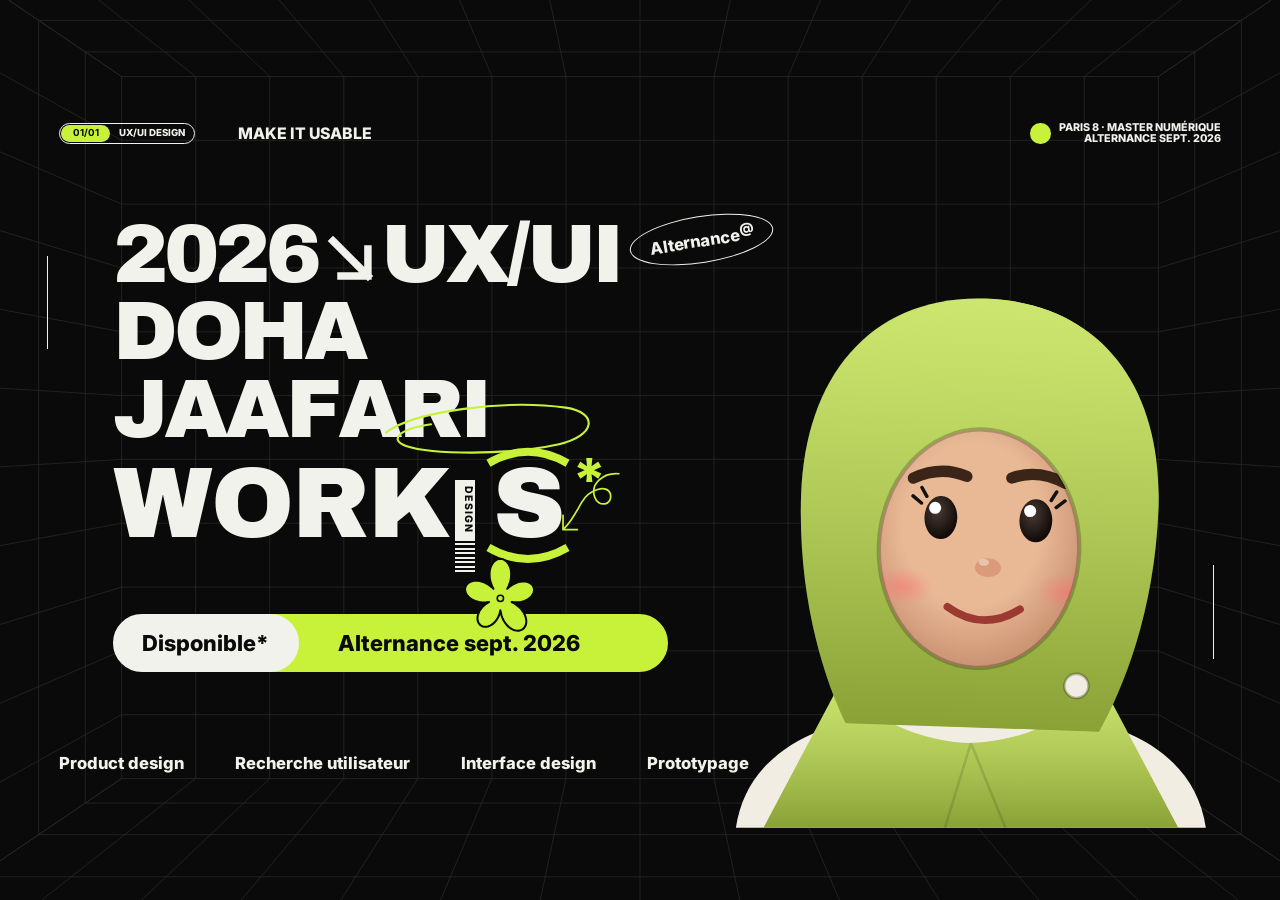
==== index1.html @ 39008269 "Rename index.html to index1.html" ====
<!DOCTYPE html>
<html lang="fr">
<head>
<meta charset="utf-8">
<meta name="viewport" content="width=device-width, initial-scale=1">
<title>Doha Jaafari — UX/UI Designer</title>
<meta name="description" content="Portfolio de Doha Jaafari, UX/UI designer. Disponible en alternance dès septembre 2026.">
<link rel="preconnect" href="https://fonts.googleapis.com">
<link rel="preconnect" href="https://fonts.gstatic.com" crossorigin>
<link href="https://fonts.googleapis.com/css2?family=Archivo+Black&family=Inter:wght@600;800&display=swap" rel="stylesheet">
<link rel="stylesheet" href="style.css">
</head>
<body>
<main class="hero" id="hero">
<svg class="room" id="room" viewBox="0 0 1000 1000" preserveAspectRatio="none" aria-hidden="true"></svg>
<div class="stage">

<header class="top">
  <span class="index"><b>01/01</b>UX/UI design</span>
  <span class="tagline">Make it usable</span>
  <span class="reel"><i aria-hidden="true"></i><span>Paris 8 · Master Numérique<br>Alternance sept. 2026</span></span>
</header>
<span class="rule rule-l" aria-hidden="true"></span>
<span class="rule rule-r" aria-hidden="true"></span>

<h1 class="h1" aria-label="2026 UX/UI, Doha Jaafari, portfolio">
  <span class="line" aria-hidden="true"><span class="sp">2026</span><svg class="arrow" viewBox="0 0 100 100"><path d="M14 14 L84 84 M84 30 V84 H30"/></svg><span class="sp">UX/UI</span><span class="badge">Alternance<sup>@</sup></span></span>
  <span class="line sp" aria-hidden="true">Doha</span>
  <span class="line" aria-hidden="true"><span class="sp">Jaafar</span><span class="swash"><span class="ch">i</span><svg viewBox="0 0 255 72" preserveAspectRatio="none"><path pathLength="1" d="M6 44 C40 18 150 4 222 14 C262 20 258 48 214 58 C150 72 60 70 30 60 C10 53 20 40 60 34"/></svg></span></span>
  <span class="line l4" aria-hidden="true"><span class="sp">Work</span><span class="vtag"><span>Design</span><i></i></span><span class="bracket"><svg viewBox="0 0 100 120" preserveAspectRatio="none"><path class="at" d="M4 16 Q50 -8 96 16"/><path class="ab" d="M4 104 Q50 128 96 104"/></svg>S</span><span class="star">*</span></span>
</h1>

<svg class="curl" viewBox="0 0 100 100" aria-hidden="true"><path pathLength="1" d="M92 8 C70 6 52 22 58 40 C63 56 84 52 80 36 C76 22 50 30 40 48 C32 62 26 74 16 84 M14 66 L14 86 L34 86"/></svg>

<div class="pill">
  <span class="pill-a">Disponible*</span>
  <a class="pill-b" href="mailto:dohajaafari04@gmail.com">Alternance sept. 2026<em aria-hidden="true">→</em></a>
</div>

<div class="flower" aria-hidden="true"><svg viewBox="0 0 120 120"><path id="flower"/><circle cx="60" cy="60" r="4" fill="none" stroke="#0a0a0a" stroke-width="2"/></svg></div>

<ul class="services">
  <li>Product design</li><li>Recherche utilisateur</li><li>Interface design</li><li>Prototypage</li>
</ul>

<button class="char" id="char" type="button" aria-label="Dire bonjour à Doha">
<svg viewBox="0 0 600 720" aria-hidden="true">
<defs>
  <radialGradient id="sh" cx="46%" cy="40%" r="62%"><stop offset=".55" stop-color="#7a2e14" stop-opacity="0"/><stop offset="1" stop-color="#7a2e14" stop-opacity=".3"/></radialGradient>
  <radialGradient id="bl"><stop offset="0" stop-color="#ff6f6f" stop-opacity=".5"/><stop offset="1" stop-color="#ff6f6f" stop-opacity="0"/></radialGradient>
  <radialGradient id="ey" cx="40%" cy="35%" r="70%"><stop offset="0" stop-color="#4a3a32"/><stop offset="1" stop-color="#0a0504"/></radialGradient>
  <linearGradient id="cl" x1="0" y1="0" x2="0" y2="1"><stop offset="0" stop-color="#fff" stop-opacity=".2"/><stop offset="1" stop-color="#000" stop-opacity=".28"/></linearGradient>
  <clipPath id="fc"><ellipse cx="300" cy="405" rx="116" ry="138"/></clipPath>
</defs>
<ellipse cx="300" cy="712" rx="250" ry="16" fill="#000" opacity=".25"/>

<g data-l="body">
  <path d="M28 730 C40 650 110 610 210 596 L390 596 C490 610 560 650 572 730Z" fill="var(--top)"/>
  <path d="M150 560 C190 612 250 630 300 632 C350 630 410 612 450 560 L540 730 L60 730Z" fill="var(--hij)"/>
  <path d="M150 560 C190 612 250 630 300 632 C350 630 410 612 450 560 L540 730 L60 730Z" fill="url(#cl)"/>
  <path d="M300 632 L270 730 M300 632 L340 730" stroke="#000" stroke-opacity=".12" stroke-width="3" fill="none"/>
</g>

<g data-l="head">
  <g data-l="hij">
    <path d="M300 116 C432 116 506 212 506 350 C506 470 472 562 446 612 L154 612 C128 562 94 470 94 350 C94 212 168 116 300 116Z" fill="var(--hij)"/>
    <path d="M300 116 C432 116 506 212 506 350 C506 470 472 562 446 612 L154 612 C128 562 94 470 94 350 C94 212 168 116 300 116Z" fill="url(#cl)"/>
  </g>
  <ellipse cx="300" cy="405" rx="116" ry="138" fill="var(--skin)"/>
  <ellipse cx="300" cy="405" rx="116" ry="138" fill="url(#sh)"/>
  <g clip-path="url(#fc)"><g data-l="face">
    <ellipse cx="205" cy="448" rx="36" ry="22" fill="url(#bl)"/><ellipse cx="395" cy="448" rx="36" ry="22" fill="url(#bl)"/>
    <g data-l="brows" fill="none" stroke="#3b2518" stroke-width="13" stroke-linecap="round">
      <path d="M212 322 Q244 306 274 318"/><path d="M326 318 Q356 306 388 322"/>
    </g>
    <g data-l="eyes">
      <g class="np"><ellipse cx="245" cy="366" rx="19" ry="25" fill="url(#ey)"/><circle cx="238" cy="355" r="7" fill="#fff"/><ellipse cx="355" cy="366" rx="19" ry="25" fill="url(#ey)"/><circle cx="348" cy="355" r="7" fill="#fff"/>
        <path d="M222 350 L212 342 M228 342 L222 332 M378 350 L388 342 M372 342 L378 332" stroke="#111" stroke-width="4" stroke-linecap="round"/></g>
      <g class="hp" fill="none" stroke="#111" stroke-width="11" stroke-linecap="round"><path d="M224 372 Q245 344 266 372"/><path d="M334 372 Q355 344 376 372"/></g>
    </g>
    <g data-l="nose"><ellipse cx="300" cy="422" rx="15" ry="11" fill="#b8583a" opacity=".3"/><ellipse cx="295" cy="416" rx="6" ry="4" fill="#fff" opacity=".4"/></g>
    <path class="np" d="M258 470 Q300 498 342 470" fill="none" stroke="#9b3a30" stroke-width="9" stroke-linecap="round"/>
    <g class="hp"><path d="M248 462 Q300 536 352 462 Q300 476 248 462Z" fill="#3d0f0f"/><path d="M256 465 Q300 478 344 465 L340 477 Q300 490 260 477Z" fill="#fff"/></g>
  </g></g>
  <path fill-rule="evenodd" fill="var(--hij)" d="M300 116 C432 116 506 212 506 350 C506 470 472 562 446 612 L154 612 C128 562 94 470 94 350 C94 212 168 116 300 116Z M184 405 a116 138 0 1 0 232 0 a116 138 0 1 0 -232 0Z"/>
  <path fill-rule="evenodd" fill="url(#cl)" d="M300 116 C432 116 506 212 506 350 C506 470 472 562 446 612 L154 612 C128 562 94 470 94 350 C94 212 168 116 300 116Z M184 405 a116 138 0 1 0 232 0 a116 138 0 1 0 -232 0Z"/>
  <ellipse cx="300" cy="405" rx="116" ry="138" fill="none" stroke="#000" stroke-opacity=".22" stroke-width="5"/>
  <circle cx="418" cy="560" r="14" fill="var(--top)" stroke="#000" stroke-opacity=".25" stroke-width="3"/>
</g>
</svg>
<span class="bubble" id="bubble" aria-live="polite">Salut, moi c'est Doha !</span>
</button>

</div>
</main>
<script src="script.js"></script>
</body>
</html>
---- style.css ----
:root{--bg:#0a0a0a;--fg:#f2f2ec;--acc:#c8f23a;--on:#0a0a0a;--sans:"Inter",system-ui,sans-serif;--disp:"Archivo Black","Arial Black",system-ui,sans-serif;--skin:#e9b996;--hij:#bfe04a;--top:#f1ede2}
*{box-sizing:border-box}
html,body{margin:0;background:var(--bg)}
.hero{position:relative;height:100svh;min-height:440px;overflow:hidden;isolation:isolate;background:var(--bg);color:var(--fg);container:hero/size;font-family:var(--sans);-webkit-font-smoothing:antialiased}
.room{position:absolute;inset:0;width:100%;height:100%;pointer-events:none;color:var(--fg)}
.room line,.room path{vector-effect:non-scaling-stroke}
.stage{position:absolute;left:50%;top:50%;transform:translate(-50%,-50%);width:min(100cqw,177.78cqh);aspect-ratio:16/9;container:st/inline-size}

.top{position:absolute;left:4.6%;right:4.6%;top:4.4%;display:grid;grid-template-columns:auto auto 1fr auto auto;align-items:center;column-gap:2.4cqw;font-size:1.05cqw;font-weight:800;line-height:1.1;text-transform:uppercase}
.index{display:inline-flex;align-items:center;gap:.9em;border:.12cqw solid var(--fg);border-radius:999px;padding:.12em .9em .12em .12em;font-size:.72em}
.index b{background:var(--acc);color:var(--on);border-radius:999px;padding:.3em 1.2em}
.tagline{font-size:1.18em;font-weight:800;margin-left:1cqw}
.brace{grid-column:4;font-size:1.3em;margin-right:2.6cqw}
.reel{grid-column:5;display:flex;align-items:center;gap:.8em;font-size:.8em;text-align:right}
.reel i{width:1.9em;height:1.9em;border-radius:50%;background:var(--acc);flex:none}

.h1{position:absolute;left:8.8%;top:17.5%;margin:0;font:400 6.5cqw/.93 var(--disp);letter-spacing:-.045em;text-transform:uppercase}
.line{display:block;width:max-content;white-space:nowrap;position:relative}
.ch{display:inline-block;transition:transform .35s cubic-bezier(.3,1.6,.5,1),color .2s}
.ch:hover{transform:translateY(-.08em) rotate(-4deg);color:var(--acc)}
.arrow{display:inline-block;width:.6em;height:.6em;margin:0 .06em 0 .1em;vertical-align:-.02em}
.arrow path{stroke:currentColor;stroke-width:15;fill:none;stroke-linecap:square}
.badge{position:absolute;top:-.02em;left:calc(100% + .55em);font:800 .2em/1 var(--sans);letter-spacing:0;text-transform:none;border:.13cqw solid var(--fg);border-radius:50%;padding:.75em 1.15em;transform:rotate(-9deg);transition:background .25s,color .25s,transform .4s cubic-bezier(.3,1.6,.5,1)}
.badge:hover{background:var(--acc);color:var(--on);transform:rotate(6deg) scale(1.08)}
.swash{position:relative;display:inline-block}
.swash svg{position:absolute;left:-.95em;top:.3em;width:2.55em;height:.72em;overflow:visible;pointer-events:none}
.swash path,.curl path{fill:none;stroke:var(--acc);stroke-linecap:round;stroke-dasharray:1;animation:draw 1.6s .5s cubic-bezier(.6,0,.2,1) both}
.swash path{stroke-width:.2cqw}
.l4{font-size:1.2em;letter-spacing:-.02em;margin-top:.04em}
.vtag{display:inline-flex;flex-direction:column;vertical-align:-.02em;margin:0 .1em 0 .06em;width:.2em}
.vtag span{display:block;background:var(--fg);color:var(--bg);writing-mode:vertical-rl;font:800 .105em var(--sans);letter-spacing:.12em;padding:.55em 0;text-align:center}
.vtag i{display:block;height:.34em;background:repeating-linear-gradient(to bottom,var(--fg) 0 .02em,transparent .02em .045em)}
.bracket{position:relative;display:inline-block;padding:0 .08em}
.bracket svg{position:absolute;left:0;top:-.1em;width:100%;height:calc(100% + .22em);overflow:visible}
.bracket path{fill:none;stroke:var(--acc);stroke-width:.62cqw;vector-effect:non-scaling-stroke;transition:transform .45s cubic-bezier(.3,1.6,.5,1)}
.bracket:hover .at{transform:translateY(-10px)}.bracket:hover .ab{transform:translateY(10px)}
.star{display:inline-block;font-size:.66em;vertical-align:.5em;color:var(--acc);transition:transform .6s cubic-bezier(.3,1.6,.5,1)}
.l4:hover .star{transform:rotate(180deg) scale(1.2)}

.pill{position:absolute;left:8.8%;top:72.8%;display:flex;font-size:1.72cqw;font-weight:800;line-height:1}
.pill-a{position:relative;z-index:1;background:var(--fg);color:var(--on);border:.16cqw solid var(--fg);border-radius:999px;padding:.72em 1.25em}
.pill-b{display:inline-flex;align-items:center;gap:.5em;margin-left:-1.4em;padding:.72em 3.4em .72em 3.1em;background:var(--acc);color:var(--on);border:.16cqw solid var(--acc);border-radius:0 999px 999px 0;text-decoration:none;transition:background .25s,color .25s,padding .35s}
.pill-b em{font-style:normal;width:0;overflow:hidden;opacity:0;transition:width .35s,opacity .25s}
.pill-b:hover,.pill-b:focus-visible{background:var(--bg);color:var(--acc);padding-right:2.4em;outline:none}
.pill-b:hover em,.pill-b:focus-visible em{width:1em;opacity:1}

.flower{position:absolute;left:35.4%;top:64%;width:7.4%;aspect-ratio:1;animation:spin 22s linear infinite}
.flower svg{width:100%;height:100%;overflow:visible}
.flower path{fill:var(--acc);stroke:#0a0a0a;stroke-width:2.6;stroke-linejoin:round}
.curl{position:absolute;left:43.2%;top:52.5%;width:5.6%;aspect-ratio:1;overflow:visible;pointer-events:none}
.curl path{stroke-width:2.4;stroke-linejoin:round;animation-delay:1s}

.services{position:absolute;left:4.6%;bottom:4.6%;display:flex;gap:4cqw;margin:0;padding:0;list-style:none;font-size:1.3cqw;font-weight:800}
.services li{position:relative;padding-bottom:.25em}
.services li::after{content:"";position:absolute;inset:auto 0 0;height:.18em;background:var(--acc);transform:scaleX(0);transform-origin:left;transition:transform .35s}
.services li:hover::after{transform:scaleX(1)}
.rule{position:absolute;border-left:.1cqw solid var(--fg)}
.rule-l{left:3.7%;top:23%;height:13%}.rule-r{left:94.8%;top:66%;height:13%}

.char{position:absolute;left:55.5%;bottom:-1.2%;width:40.5%;aspect-ratio:600/720;padding:0;margin:0;border:0;background:none;cursor:pointer;-webkit-tap-highlight-color:transparent}
.char:focus-visible{outline:.2cqw dashed var(--acc);outline-offset:.4cqw}
.char svg{display:block;width:100%;height:100%;overflow:visible}
.char .hp,.char.happy .np{display:none}
.char.happy .hp{display:inline}
.bubble{position:absolute;left:-4%;top:6%;max-width:46%;background:var(--fg);color:var(--on);border-radius:1.4em 1.4em 1.4em .2em;padding:.8em 1.1em;font-size:1.3cqw;font-weight:800;line-height:1.2;text-align:left;box-shadow:.35cqw .35cqw 0 var(--acc);transform:scale(0) rotate(-8deg);transform-origin:0 100%;opacity:0;transition:transform .45s cubic-bezier(.3,1.6,.5,1),opacity .2s;pointer-events:none}
.char.happy .bubble{transform:scale(1) rotate(-4deg);opacity:1}

@keyframes draw{from{stroke-dashoffset:1}to{stroke-dashoffset:0}}
@keyframes spin{to{transform:rotate(360deg)}}

@container hero (orientation:portrait){
.stage{top:0;transform:translateX(-50%);width:min(100cqw,56.25cqh);height:100cqh;aspect-ratio:auto}
.top{top:5cqw;left:6%;right:6%;grid-template-columns:auto 1fr auto;font-size:2.5cqw}
.tagline,.brace{display:none}.reel{grid-column:3}
.h1{left:7%;top:17cqw;font-size:11.4cqw}
.badge{left:calc(100% + .35em);top:.1em;font-size:.22em}
.pill{left:7%;top:70cqw;font-size:3.5cqw}
.flower{left:auto;right:6%;top:66cqw;width:13%}
.curl{left:auto;right:4%;top:44cqw;width:11%}
.services{left:7%;right:7%;bottom:auto;top:84cqw;flex-wrap:wrap;gap:1.6cqw 5cqw;font-size:3cqw}
.rule-l{left:3%;top:22cqw;height:12cqw}.rule-r{left:95%;top:auto;bottom:40cqw;height:12cqw}
.char{left:12%;width:76%;bottom:-.6%}
.bubble{font-size:3cqw;left:-8%;top:2%;max-width:52%}
}
@media (prefers-reduced-motion:reduce){*,*::after{animation:none!important;transition:none!important}}
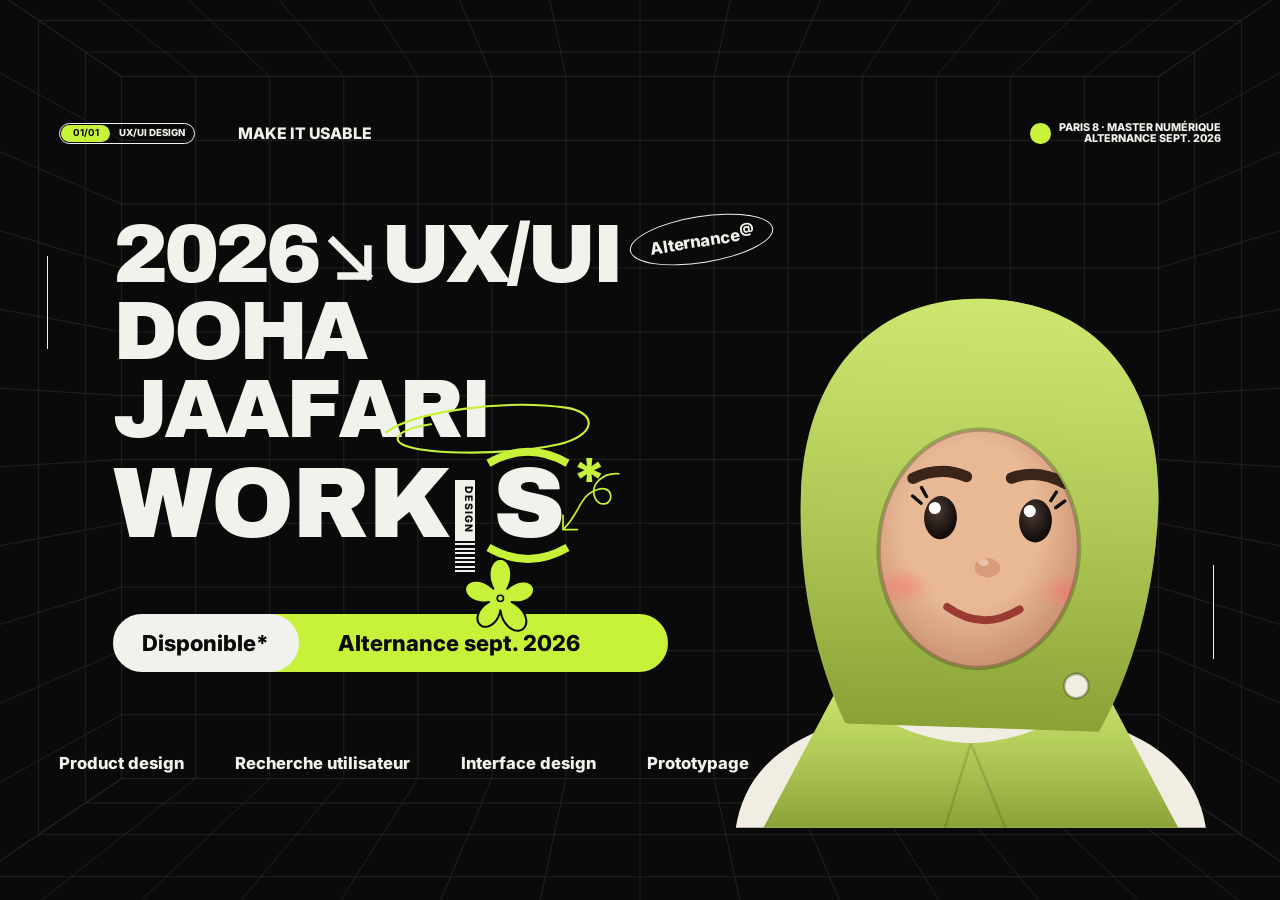
==== commit 1918c7cb: "Add files via upload" ====
--- a/index1.html
+++ b/index1.html
@@ -8,7 +8,7 @@
 <link rel="preconnect" href="https://fonts.googleapis.com">
 <link rel="preconnect" href="https://fonts.gstatic.com" crossorigin>
 <link href="https://fonts.googleapis.com/css2?family=Archivo+Black&family=Inter:wght@600;800&display=swap" rel="stylesheet">
-<link rel="stylesheet" href="style.css">
+<link rel="stylesheet" href="style1.css">
 </head>
 <body>
 <main class="hero" id="hero">
@@ -93,6 +93,6 @@
 
 </div>
 </main>
-<script src="script.js"></script>
+<script src="script1.js"></script>
 </body>
 </html>
--- a/style1.css
+++ b/style1.css
@@ -0,0 +1,85 @@
+:root{--bg:#0a0a0a;--fg:#f2f2ec;--acc:#c8f23a;--on:#0a0a0a;--sans:"Inter",system-ui,sans-serif;--disp:"Archivo Black","Arial Black",system-ui,sans-serif;--skin:#e9b996;--hij:#bfe04a;--top:#f1ede2}
+*{box-sizing:border-box}
+html,body{margin:0;background:var(--bg)}
+.hero{position:relative;height:100svh;min-height:440px;overflow:hidden;isolation:isolate;background:var(--bg);color:var(--fg);container:hero/size;font-family:var(--sans);-webkit-font-smoothing:antialiased}
+.room{position:absolute;inset:0;width:100%;height:100%;pointer-events:none;color:var(--fg)}
+.room line,.room path{vector-effect:non-scaling-stroke}
+.stage{position:absolute;left:50%;top:50%;transform:translate(-50%,-50%);width:min(100cqw,177.78cqh);aspect-ratio:16/9;container:st/inline-size}
+
+.top{position:absolute;left:4.6%;right:4.6%;top:4.4%;display:grid;grid-template-columns:auto auto 1fr auto auto;align-items:center;column-gap:2.4cqw;font-size:1.05cqw;font-weight:800;line-height:1.1;text-transform:uppercase}
+.index{display:inline-flex;align-items:center;gap:.9em;border:.12cqw solid var(--fg);border-radius:999px;padding:.12em .9em .12em .12em;font-size:.72em}
+.index b{background:var(--acc);color:var(--on);border-radius:999px;padding:.3em 1.2em}
+.tagline{font-size:1.18em;font-weight:800;margin-left:1cqw}
+.brace{grid-column:4;font-size:1.3em;margin-right:2.6cqw}
+.reel{grid-column:5;display:flex;align-items:center;gap:.8em;font-size:.8em;text-align:right}
+.reel i{width:1.9em;height:1.9em;border-radius:50%;background:var(--acc);flex:none}
+
+.h1{position:absolute;left:8.8%;top:17.5%;margin:0;font:400 6.5cqw/.93 var(--disp);letter-spacing:-.045em;text-transform:uppercase}
+.line{display:block;width:max-content;white-space:nowrap;position:relative}
+.ch{display:inline-block;transition:transform .35s cubic-bezier(.3,1.6,.5,1),color .2s}
+.ch:hover{transform:translateY(-.08em) rotate(-4deg);color:var(--acc)}
+.arrow{display:inline-block;width:.6em;height:.6em;margin:0 .06em 0 .1em;vertical-align:-.02em}
+.arrow path{stroke:currentColor;stroke-width:15;fill:none;stroke-linecap:square}
+.badge{position:absolute;top:-.02em;left:calc(100% + .55em);font:800 .2em/1 var(--sans);letter-spacing:0;text-transform:none;border:.13cqw solid var(--fg);border-radius:50%;padding:.75em 1.15em;transform:rotate(-9deg);transition:background .25s,color .25s,transform .4s cubic-bezier(.3,1.6,.5,1)}
+.badge:hover{background:var(--acc);color:var(--on);transform:rotate(6deg) scale(1.08)}
+.swash{position:relative;display:inline-block}
+.swash svg{position:absolute;left:-.95em;top:.3em;width:2.55em;height:.72em;overflow:visible;pointer-events:none}
+.swash path,.curl path{fill:none;stroke:var(--acc);stroke-linecap:round;stroke-dasharray:1;animation:draw 1.6s .5s cubic-bezier(.6,0,.2,1) both}
+.swash path{stroke-width:.2cqw}
+.l4{font-size:1.2em;letter-spacing:-.02em;margin-top:.04em}
+.vtag{display:inline-flex;flex-direction:column;vertical-align:-.02em;margin:0 .1em 0 .06em;width:.2em}
+.vtag span{display:block;background:var(--fg);color:var(--bg);writing-mode:vertical-rl;font:800 .105em var(--sans);letter-spacing:.12em;padding:.55em 0;text-align:center}
+.vtag i{display:block;height:.34em;background:repeating-linear-gradient(to bottom,var(--fg) 0 .02em,transparent .02em .045em)}
+.bracket{position:relative;display:inline-block;padding:0 .08em}
+.bracket svg{position:absolute;left:0;top:-.1em;width:100%;height:calc(100% + .22em);overflow:visible}
+.bracket path{fill:none;stroke:var(--acc);stroke-width:.62cqw;vector-effect:non-scaling-stroke;transition:transform .45s cubic-bezier(.3,1.6,.5,1)}
+.bracket:hover .at{transform:translateY(-10px)}.bracket:hover .ab{transform:translateY(10px)}
+.star{display:inline-block;font-size:.66em;vertical-align:.5em;color:var(--acc);transition:transform .6s cubic-bezier(.3,1.6,.5,1)}
+.l4:hover .star{transform:rotate(180deg) scale(1.2)}
+
+.pill{position:absolute;left:8.8%;top:72.8%;display:flex;font-size:1.72cqw;font-weight:800;line-height:1}
+.pill-a{position:relative;z-index:1;background:var(--fg);color:var(--on);border:.16cqw solid var(--fg);border-radius:999px;padding:.72em 1.25em}
+.pill-b{display:inline-flex;align-items:center;gap:.5em;margin-left:-1.4em;padding:.72em 3.4em .72em 3.1em;background:var(--acc);color:var(--on);border:.16cqw solid var(--acc);border-radius:0 999px 999px 0;text-decoration:none;transition:background .25s,color .25s,padding .35s}
+.pill-b em{font-style:normal;width:0;overflow:hidden;opacity:0;transition:width .35s,opacity .25s}
+.pill-b:hover,.pill-b:focus-visible{background:var(--bg);color:var(--acc);padding-right:2.4em;outline:none}
+.pill-b:hover em,.pill-b:focus-visible em{width:1em;opacity:1}
+
+.flower{position:absolute;left:35.4%;top:64%;width:7.4%;aspect-ratio:1;animation:spin 22s linear infinite}
+.flower svg{width:100%;height:100%;overflow:visible}
+.flower path{fill:var(--acc);stroke:#0a0a0a;stroke-width:2.6;stroke-linejoin:round}
+.curl{position:absolute;left:43.2%;top:52.5%;width:5.6%;aspect-ratio:1;overflow:visible;pointer-events:none}
+.curl path{stroke-width:2.4;stroke-linejoin:round;animation-delay:1s}
+
+.services{position:absolute;left:4.6%;bottom:4.6%;display:flex;gap:4cqw;margin:0;padding:0;list-style:none;font-size:1.3cqw;font-weight:800}
+.services li{position:relative;padding-bottom:.25em}
+.services li::after{content:"";position:absolute;inset:auto 0 0;height:.18em;background:var(--acc);transform:scaleX(0);transform-origin:left;transition:transform .35s}
+.services li:hover::after{transform:scaleX(1)}
+.rule{position:absolute;border-left:.1cqw solid var(--fg)}
+.rule-l{left:3.7%;top:23%;height:13%}.rule-r{left:94.8%;top:66%;height:13%}
+
+.char{position:absolute;left:55.5%;bottom:-1.2%;width:40.5%;aspect-ratio:600/720;padding:0;margin:0;border:0;background:none;cursor:pointer;-webkit-tap-highlight-color:transparent}
+.char:focus-visible{outline:.2cqw dashed var(--acc);outline-offset:.4cqw}
+.char svg{display:block;width:100%;height:100%;overflow:visible}
+.char .hp,.char.happy .np{display:none}
+.char.happy .hp{display:inline}
+.bubble{position:absolute;left:-4%;top:6%;max-width:46%;background:var(--fg);color:var(--on);border-radius:1.4em 1.4em 1.4em .2em;padding:.8em 1.1em;font-size:1.3cqw;font-weight:800;line-height:1.2;text-align:left;box-shadow:.35cqw .35cqw 0 var(--acc);transform:scale(0) rotate(-8deg);transform-origin:0 100%;opacity:0;transition:transform .45s cubic-bezier(.3,1.6,.5,1),opacity .2s;pointer-events:none}
+.char.happy .bubble{transform:scale(1) rotate(-4deg);opacity:1}
+
+@keyframes draw{from{stroke-dashoffset:1}to{stroke-dashoffset:0}}
+@keyframes spin{to{transform:rotate(360deg)}}
+
+@container hero (orientation:portrait){
+.stage{top:0;transform:translateX(-50%);width:min(100cqw,56.25cqh);height:100cqh;aspect-ratio:auto}
+.top{top:5cqw;left:6%;right:6%;grid-template-columns:auto 1fr auto;font-size:2.5cqw}
+.tagline,.brace{display:none}.reel{grid-column:3}
+.h1{left:7%;top:17cqw;font-size:11.4cqw}
+.badge{left:calc(100% + .35em);top:.1em;font-size:.22em}
+.pill{left:7%;top:70cqw;font-size:3.5cqw}
+.flower{left:auto;right:6%;top:66cqw;width:13%}
+.curl{left:auto;right:4%;top:44cqw;width:11%}
+.services{left:7%;right:7%;bottom:auto;top:84cqw;flex-wrap:wrap;gap:1.6cqw 5cqw;font-size:3cqw}
+.rule-l{left:3%;top:22cqw;height:12cqw}.rule-r{left:95%;top:auto;bottom:40cqw;height:12cqw}
+.char{left:12%;width:76%;bottom:-.6%}
+.bubble{font-size:3cqw;left:-8%;top:2%;max-width:52%}
+}
+@media (prefers-reduced-motion:reduce){*,*::after{animation:none!important;transition:none!important}}
